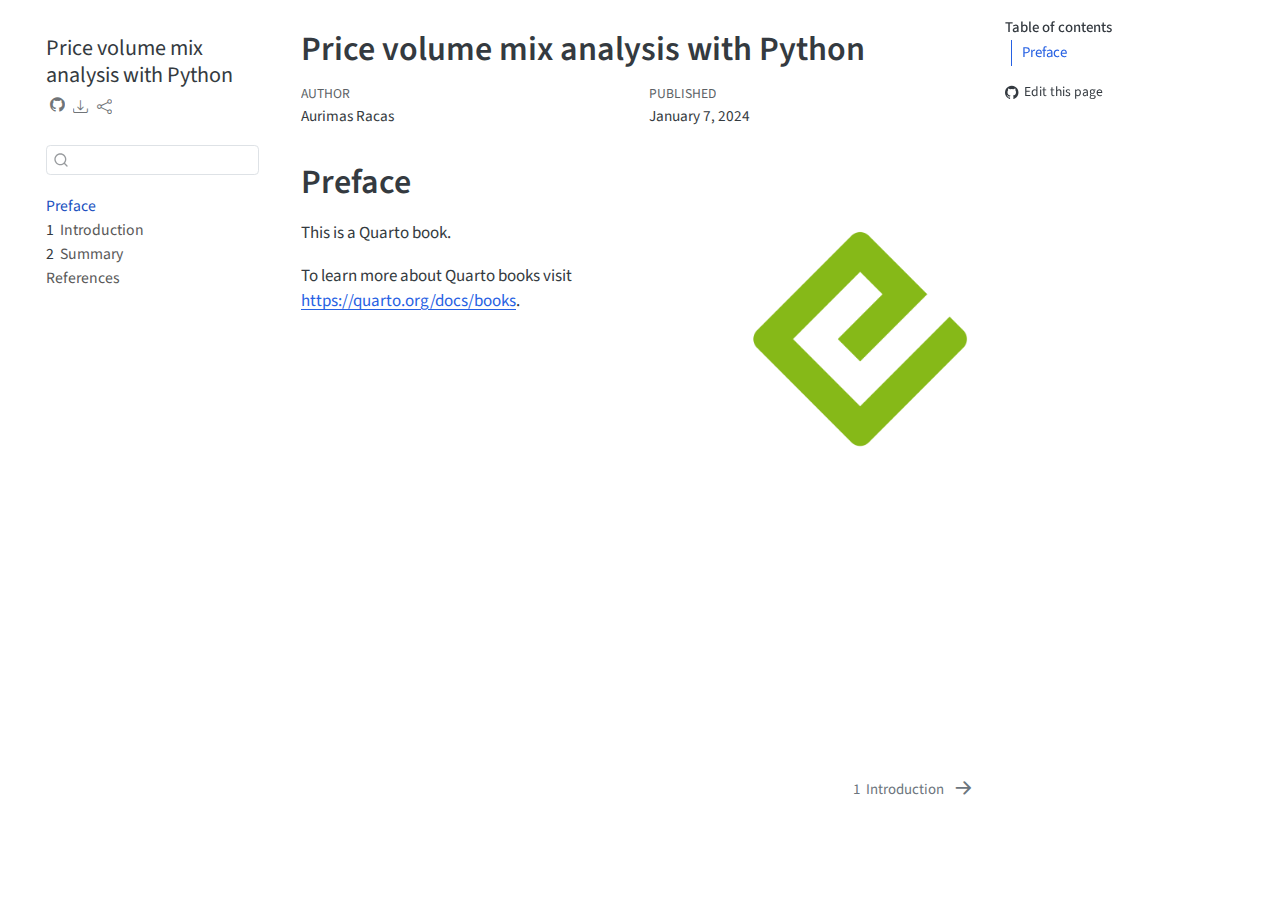
==== book/_book/index.html @ 85838598 "initial book content" ====
<!DOCTYPE html>
<html xmlns="http://www.w3.org/1999/xhtml" lang="en" xml:lang="en"><head>

<meta charset="utf-8">
<meta name="generator" content="quarto-1.4.537">

<meta name="viewport" content="width=device-width, initial-scale=1.0, user-scalable=yes">

<meta name="author" content="Aurimas Racas">
<meta name="dcterms.date" content="2024-01-07">

<title>Price volume mix analysis with Python</title>
<style>
code{white-space: pre-wrap;}
span.smallcaps{font-variant: small-caps;}
div.columns{display: flex; gap: min(4vw, 1.5em);}
div.column{flex: auto; overflow-x: auto;}
div.hanging-indent{margin-left: 1.5em; text-indent: -1.5em;}
ul.task-list{list-style: none;}
ul.task-list li input[type="checkbox"] {
  width: 0.8em;
  margin: 0 0.8em 0.2em -1em; /* quarto-specific, see https://github.com/quarto-dev/quarto-cli/issues/4556 */ 
  vertical-align: middle;
}
</style>


<script src="site_libs/quarto-nav/quarto-nav.js"></script>
<script src="site_libs/quarto-nav/headroom.min.js"></script>
<script src="site_libs/clipboard/clipboard.min.js"></script>
<script src="site_libs/quarto-search/autocomplete.umd.js"></script>
<script src="site_libs/quarto-search/fuse.min.js"></script>
<script src="site_libs/quarto-search/quarto-search.js"></script>
<meta name="quarto:offset" content="./">
<link href="./intro.html" rel="next">
<script src="site_libs/quarto-html/quarto.js"></script>
<script src="site_libs/quarto-html/popper.min.js"></script>
<script src="site_libs/quarto-html/tippy.umd.min.js"></script>
<script src="site_libs/quarto-html/anchor.min.js"></script>
<link href="site_libs/quarto-html/tippy.css" rel="stylesheet">
<link href="site_libs/quarto-html/quarto-syntax-highlighting.css" rel="stylesheet" id="quarto-text-highlighting-styles">
<script src="site_libs/bootstrap/bootstrap.min.js"></script>
<link href="site_libs/bootstrap/bootstrap-icons.css" rel="stylesheet">
<link href="site_libs/bootstrap/bootstrap.min.css" rel="stylesheet" id="quarto-bootstrap" data-mode="light">
<script id="quarto-search-options" type="application/json">{
  "location": "sidebar",
  "copy-button": false,
  "collapse-after": 3,
  "panel-placement": "start",
  "type": "textbox",
  "limit": 50,
  "keyboard-shortcut": [
    "f",
    "/",
    "s"
  ],
  "show-item-context": false,
  "language": {
    "search-no-results-text": "No results",
    "search-matching-documents-text": "matching documents",
    "search-copy-link-title": "Copy link to search",
    "search-hide-matches-text": "Hide additional matches",
    "search-more-match-text": "more match in this document",
    "search-more-matches-text": "more matches in this document",
    "search-clear-button-title": "Clear",
    "search-text-placeholder": "",
    "search-detached-cancel-button-title": "Cancel",
    "search-submit-button-title": "Submit",
    "search-label": "Search"
  }
}</script>


<meta name="twitter:title" content="Price volume mix analysis with Python">
<meta name="twitter:description" content="">
<meta name="twitter:image" content="https://aurimas.eu/cover.png">
<meta name="twitter:image-height" content="1185">
<meta name="twitter:image-width" content="1196">
<meta name="twitter:card" content="summary_large_image">
</head>

<body class="nav-sidebar floating">

<div id="quarto-search-results"></div>
  <header id="quarto-header" class="headroom fixed-top">
  <nav class="quarto-secondary-nav">
    <div class="container-fluid d-flex">
      <button type="button" class="quarto-btn-toggle btn" data-bs-toggle="collapse" data-bs-target=".quarto-sidebar-collapse-item" aria-controls="quarto-sidebar" aria-expanded="false" aria-label="Toggle sidebar navigation" onclick="if (window.quartoToggleHeadroom) { window.quartoToggleHeadroom(); }">
        <i class="bi bi-layout-text-sidebar-reverse"></i>
      </button>
        <nav class="quarto-page-breadcrumbs" aria-label="breadcrumb"><ol class="breadcrumb"><li class="breadcrumb-item"><a href="./index.html">Preface</a></li></ol></nav>
        <a class="flex-grow-1" role="button" data-bs-toggle="collapse" data-bs-target=".quarto-sidebar-collapse-item" aria-controls="quarto-sidebar" aria-expanded="false" aria-label="Toggle sidebar navigation" onclick="if (window.quartoToggleHeadroom) { window.quartoToggleHeadroom(); }">      
        </a>
      <button type="button" class="btn quarto-search-button" aria-label="" onclick="window.quartoOpenSearch();">
        <i class="bi bi-search"></i>
      </button>
    </div>
  </nav>
</header>
<!-- content -->
<div id="quarto-content" class="quarto-container page-columns page-rows-contents page-layout-article">
<!-- sidebar -->
  <nav id="quarto-sidebar" class="sidebar collapse collapse-horizontal quarto-sidebar-collapse-item sidebar-navigation floating overflow-auto">
    <div class="pt-lg-2 mt-2 text-left sidebar-header">
    <div class="sidebar-title mb-0 py-0">
      <a href="./">Price volume mix analysis with Python</a> 
        <div class="sidebar-tools-main tools-wide">
    <a href="https://github.com/jjallaire/hopr/" title="Source Code" class="quarto-navigation-tool px-1" aria-label="Source Code"><i class="bi bi-github"></i></a>
    <div class="dropdown">
      <a href="" title="Download" id="quarto-navigation-tool-dropdown-0" class="quarto-navigation-tool dropdown-toggle px-1" data-bs-toggle="dropdown" aria-expanded="false" aria-label="Download"><i class="bi bi-download"></i></a>
      <ul class="dropdown-menu" aria-labelledby="quarto-navigation-tool-dropdown-0">
          <li>
            <a class="dropdown-item sidebar-tools-main-item" href="./Price-volume-mix-analysis-with-Python.pdf">
              <i class="bi bi-bi-file-pdf pe-1"></i>
            Download PDF
            </a>
          </li>
          <li>
            <a class="dropdown-item sidebar-tools-main-item" href="./Price-volume-mix-analysis-with-Python.epub">
              <i class="bi bi-bi-journal pe-1"></i>
            Download ePub
            </a>
          </li>
      </ul>
    </div>
    <div class="dropdown">
      <a href="" title="Share" id="quarto-navigation-tool-dropdown-1" class="quarto-navigation-tool dropdown-toggle px-1" data-bs-toggle="dropdown" aria-expanded="false" aria-label="Share"><i class="bi bi-share"></i></a>
      <ul class="dropdown-menu" aria-labelledby="quarto-navigation-tool-dropdown-1">
          <li>
            <a class="dropdown-item sidebar-tools-main-item" href="https://twitter.com/intent/tweet?url=|url|">
              <i class="bi bi-bi-twitter pe-1"></i>
            Twitter
            </a>
          </li>
          <li>
            <a class="dropdown-item sidebar-tools-main-item" href="https://www.facebook.com/sharer/sharer.php?u=|url|">
              <i class="bi bi-bi-facebook pe-1"></i>
            Facebook
            </a>
          </li>
      </ul>
    </div>
</div>
    </div>
      </div>
        <div class="mt-2 flex-shrink-0 align-items-center">
        <div class="sidebar-search">
        <div id="quarto-search" class="" title="Search"></div>
        </div>
        </div>
    <div class="sidebar-menu-container"> 
    <ul class="list-unstyled mt-1">
        <li class="sidebar-item">
  <div class="sidebar-item-container"> 
  <a href="./index.html" class="sidebar-item-text sidebar-link active">
 <span class="menu-text">Preface</span></a>
  </div>
</li>
        <li class="sidebar-item">
  <div class="sidebar-item-container"> 
  <a href="./intro.html" class="sidebar-item-text sidebar-link">
 <span class="menu-text"><span class="chapter-number">1</span>&nbsp; <span class="chapter-title">Introduction</span></span></a>
  </div>
</li>
        <li class="sidebar-item">
  <div class="sidebar-item-container"> 
  <a href="./summary.html" class="sidebar-item-text sidebar-link">
 <span class="menu-text"><span class="chapter-number">2</span>&nbsp; <span class="chapter-title">Summary</span></span></a>
  </div>
</li>
        <li class="sidebar-item">
  <div class="sidebar-item-container"> 
  <a href="./references.html" class="sidebar-item-text sidebar-link">
 <span class="menu-text">References</span></a>
  </div>
</li>
    </ul>
    </div>
</nav>
<div id="quarto-sidebar-glass" class="quarto-sidebar-collapse-item" data-bs-toggle="collapse" data-bs-target=".quarto-sidebar-collapse-item"></div>
<!-- margin-sidebar -->
    <div id="quarto-margin-sidebar" class="sidebar margin-sidebar">
        <nav id="TOC" role="doc-toc" class="toc-active">
    <h2 id="toc-title">Table of contents</h2>
   
  <ul>
  <li><a href="#preface" id="toc-preface" class="nav-link active" data-scroll-target="#preface">Preface</a></li>
  </ul>
<div class="toc-actions"><ul><li><a href="https://github.com/jjallaire/hopr/edit/main/index.qmd" class="toc-action"><i class="bi bi-github"></i>Edit this page</a></li></ul></div></nav>
    </div>
<!-- main -->
<main class="content" id="quarto-document-content">

<header id="title-block-header" class="quarto-title-block default">
<div class="quarto-title">
<h1 class="title">Price volume mix analysis with Python</h1>
</div>



<div class="quarto-title-meta">

    <div>
    <div class="quarto-title-meta-heading">Author</div>
    <div class="quarto-title-meta-contents">
             <p>Aurimas Racas </p>
          </div>
  </div>
    
    <div>
    <div class="quarto-title-meta-heading">Published</div>
    <div class="quarto-title-meta-contents">
      <p class="date">January 7, 2024</p>
    </div>
  </div>
  
    
  </div>
  


</header>



<section id="preface" class="level1 unnumbered">
<h1 class="unnumbered">Preface</h1><p><img src="cover.png" title="Price volume mix analysis with Python" class="quarto-cover-image img-fluid"></p>
<p>This is a Quarto book.</p>
<p>To learn more about Quarto books visit <a href="https://quarto.org/docs/books" class="uri">https://quarto.org/docs/books</a>.</p>


</section>

</main> <!-- /main -->
<script id="quarto-html-after-body" type="application/javascript">
window.document.addEventListener("DOMContentLoaded", function (event) {
  const toggleBodyColorMode = (bsSheetEl) => {
    const mode = bsSheetEl.getAttribute("data-mode");
    const bodyEl = window.document.querySelector("body");
    if (mode === "dark") {
      bodyEl.classList.add("quarto-dark");
      bodyEl.classList.remove("quarto-light");
    } else {
      bodyEl.classList.add("quarto-light");
      bodyEl.classList.remove("quarto-dark");
    }
  }
  const toggleBodyColorPrimary = () => {
    const bsSheetEl = window.document.querySelector("link#quarto-bootstrap");
    if (bsSheetEl) {
      toggleBodyColorMode(bsSheetEl);
    }
  }
  toggleBodyColorPrimary();  
  const icon = "";
  const anchorJS = new window.AnchorJS();
  anchorJS.options = {
    placement: 'right',
    icon: icon
  };
  anchorJS.add('.anchored');
  const isCodeAnnotation = (el) => {
    for (const clz of el.classList) {
      if (clz.startsWith('code-annotation-')) {                     
        return true;
      }
    }
    return false;
  }
  const clipboard = new window.ClipboardJS('.code-copy-button', {
    text: function(trigger) {
      const codeEl = trigger.previousElementSibling.cloneNode(true);
      for (const childEl of codeEl.children) {
        if (isCodeAnnotation(childEl)) {
          childEl.remove();
        }
      }
      return codeEl.innerText;
    }
  });
  clipboard.on('success', function(e) {
    // button target
    const button = e.trigger;
    // don't keep focus
    button.blur();
    // flash "checked"
    button.classList.add('code-copy-button-checked');
    var currentTitle = button.getAttribute("title");
    button.setAttribute("title", "Copied!");
    let tooltip;
    if (window.bootstrap) {
      button.setAttribute("data-bs-toggle", "tooltip");
      button.setAttribute("data-bs-placement", "left");
      button.setAttribute("data-bs-title", "Copied!");
      tooltip = new bootstrap.Tooltip(button, 
        { trigger: "manual", 
          customClass: "code-copy-button-tooltip",
          offset: [0, -8]});
      tooltip.show();    
    }
    setTimeout(function() {
      if (tooltip) {
        tooltip.hide();
        button.removeAttribute("data-bs-title");
        button.removeAttribute("data-bs-toggle");
        button.removeAttribute("data-bs-placement");
      }
      button.setAttribute("title", currentTitle);
      button.classList.remove('code-copy-button-checked');
    }, 1000);
    // clear code selection
    e.clearSelection();
  });
  function tippyHover(el, contentFn, onTriggerFn, onUntriggerFn) {
    const config = {
      allowHTML: true,
      maxWidth: 500,
      delay: 100,
      arrow: false,
      appendTo: function(el) {
          return el.parentElement;
      },
      interactive: true,
      interactiveBorder: 10,
      theme: 'quarto',
      placement: 'bottom-start',
    };
    if (contentFn) {
      config.content = contentFn;
    }
    if (onTriggerFn) {
      config.onTrigger = onTriggerFn;
    }
    if (onUntriggerFn) {
      config.onUntrigger = onUntriggerFn;
    }
    window.tippy(el, config); 
  }
  const noterefs = window.document.querySelectorAll('a[role="doc-noteref"]');
  for (var i=0; i<noterefs.length; i++) {
    const ref = noterefs[i];
    tippyHover(ref, function() {
      // use id or data attribute instead here
      let href = ref.getAttribute('data-footnote-href') || ref.getAttribute('href');
      try { href = new URL(href).hash; } catch {}
      const id = href.replace(/^#\/?/, "");
      const note = window.document.getElementById(id);
      return note.innerHTML;
    });
  }
  const xrefs = window.document.querySelectorAll('a.quarto-xref');
  const processXRef = (id, note) => {
    // Strip column container classes
    const stripColumnClz = (el) => {
      el.classList.remove("page-full", "page-columns");
      if (el.children) {
        for (const child of el.children) {
          stripColumnClz(child);
        }
      }
    }
    stripColumnClz(note)
    if (id === null || id.startsWith('sec-')) {
      // Special case sections, only their first couple elements
      const container = document.createElement("div");
      if (note.children && note.children.length > 2) {
        container.appendChild(note.children[0].cloneNode(true));
        for (let i = 1; i < note.children.length; i++) {
          const child = note.children[i];
          if (child.tagName === "P" && child.innerText === "") {
            continue;
          } else {
            container.appendChild(child.cloneNode(true));
            break;
          }
        }
        if (window.Quarto?.typesetMath) {
          window.Quarto.typesetMath(container);
        }
        return container.innerHTML
      } else {
        if (window.Quarto?.typesetMath) {
          window.Quarto.typesetMath(note);
        }
        return note.innerHTML;
      }
    } else {
      // Remove any anchor links if they are present
      const anchorLink = note.querySelector('a.anchorjs-link');
      if (anchorLink) {
        anchorLink.remove();
      }
      if (window.Quarto?.typesetMath) {
        window.Quarto.typesetMath(note);
      }
      return note.innerHTML;
    }
  }
  for (var i=0; i<xrefs.length; i++) {
    const xref = xrefs[i];
    tippyHover(xref, undefined, function(instance) {
      instance.disable();
      let url = xref.getAttribute('href');
      let hash = undefined; 
      if (url.startsWith('#')) {
        hash = url;
      } else {
        try { hash = new URL(url).hash; } catch {}
      }
      if (hash) {
        const id = hash.replace(/^#\/?/, "");
        const note = window.document.getElementById(id);
        if (note !== null) {
          try {
            const html = processXRef(id, note.cloneNode(true));
            instance.setContent(html);
          } finally {
            instance.enable();
            instance.show();
          }
        } else {
          // See if we can fetch this
          fetch(url.split('#')[0])
          .then(res => res.text())
          .then(html => {
            const parser = new DOMParser();
            const htmlDoc = parser.parseFromString(html, "text/html");
            const note = htmlDoc.getElementById(id);
            if (note !== null) {
              const html = processXRef(id, note);
              instance.setContent(html);
            } 
          }).finally(() => {
            instance.enable();
            instance.show();
          });
        }
      } else {
        // See if we can fetch a full url (with no hash to target)
        // This is a special case and we should probably do some content thinning / targeting
        fetch(url)
        .then(res => res.text())
        .then(html => {
          const parser = new DOMParser();
          const htmlDoc = parser.parseFromString(html, "text/html");
          const note = htmlDoc.querySelector('main.content');
          if (note !== null) {
            // This should only happen for chapter cross references
            // (since there is no id in the URL)
            // remove the first header
            if (note.children.length > 0 && note.children[0].tagName === "HEADER") {
              note.children[0].remove();
            }
            const html = processXRef(null, note);
            instance.setContent(html);
          } 
        }).finally(() => {
          instance.enable();
          instance.show();
        });
      }
    }, function(instance) {
    });
  }
      let selectedAnnoteEl;
      const selectorForAnnotation = ( cell, annotation) => {
        let cellAttr = 'data-code-cell="' + cell + '"';
        let lineAttr = 'data-code-annotation="' +  annotation + '"';
        const selector = 'span[' + cellAttr + '][' + lineAttr + ']';
        return selector;
      }
      const selectCodeLines = (annoteEl) => {
        const doc = window.document;
        const targetCell = annoteEl.getAttribute("data-target-cell");
        const targetAnnotation = annoteEl.getAttribute("data-target-annotation");
        const annoteSpan = window.document.querySelector(selectorForAnnotation(targetCell, targetAnnotation));
        const lines = annoteSpan.getAttribute("data-code-lines").split(",");
        const lineIds = lines.map((line) => {
          return targetCell + "-" + line;
        })
        let top = null;
        let height = null;
        let parent = null;
        if (lineIds.length > 0) {
            //compute the position of the single el (top and bottom and make a div)
            const el = window.document.getElementById(lineIds[0]);
            top = el.offsetTop;
            height = el.offsetHeight;
            parent = el.parentElement.parentElement;
          if (lineIds.length > 1) {
            const lastEl = window.document.getElementById(lineIds[lineIds.length - 1]);
            const bottom = lastEl.offsetTop + lastEl.offsetHeight;
            height = bottom - top;
          }
          if (top !== null && height !== null && parent !== null) {
            // cook up a div (if necessary) and position it 
            let div = window.document.getElementById("code-annotation-line-highlight");
            if (div === null) {
              div = window.document.createElement("div");
              div.setAttribute("id", "code-annotation-line-highlight");
              div.style.position = 'absolute';
              parent.appendChild(div);
            }
            div.style.top = top - 2 + "px";
            div.style.height = height + 4 + "px";
            div.style.left = 0;
            let gutterDiv = window.document.getElementById("code-annotation-line-highlight-gutter");
            if (gutterDiv === null) {
              gutterDiv = window.document.createElement("div");
              gutterDiv.setAttribute("id", "code-annotation-line-highlight-gutter");
              gutterDiv.style.position = 'absolute';
              const codeCell = window.document.getElementById(targetCell);
              const gutter = codeCell.querySelector('.code-annotation-gutter');
              gutter.appendChild(gutterDiv);
            }
            gutterDiv.style.top = top - 2 + "px";
            gutterDiv.style.height = height + 4 + "px";
          }
          selectedAnnoteEl = annoteEl;
        }
      };
      const unselectCodeLines = () => {
        const elementsIds = ["code-annotation-line-highlight", "code-annotation-line-highlight-gutter"];
        elementsIds.forEach((elId) => {
          const div = window.document.getElementById(elId);
          if (div) {
            div.remove();
          }
        });
        selectedAnnoteEl = undefined;
      };
        // Handle positioning of the toggle
    window.addEventListener(
      "resize",
      throttle(() => {
        elRect = undefined;
        if (selectedAnnoteEl) {
          selectCodeLines(selectedAnnoteEl);
        }
      }, 10)
    );
    function throttle(fn, ms) {
    let throttle = false;
    let timer;
      return (...args) => {
        if(!throttle) { // first call gets through
            fn.apply(this, args);
            throttle = true;
        } else { // all the others get throttled
            if(timer) clearTimeout(timer); // cancel #2
            timer = setTimeout(() => {
              fn.apply(this, args);
              timer = throttle = false;
            }, ms);
        }
      };
    }
      // Attach click handler to the DT
      const annoteDls = window.document.querySelectorAll('dt[data-target-cell]');
      for (const annoteDlNode of annoteDls) {
        annoteDlNode.addEventListener('click', (event) => {
          const clickedEl = event.target;
          if (clickedEl !== selectedAnnoteEl) {
            unselectCodeLines();
            const activeEl = window.document.querySelector('dt[data-target-cell].code-annotation-active');
            if (activeEl) {
              activeEl.classList.remove('code-annotation-active');
            }
            selectCodeLines(clickedEl);
            clickedEl.classList.add('code-annotation-active');
          } else {
            // Unselect the line
            unselectCodeLines();
            clickedEl.classList.remove('code-annotation-active');
          }
        });
      }
  const findCites = (el) => {
    const parentEl = el.parentElement;
    if (parentEl) {
      const cites = parentEl.dataset.cites;
      if (cites) {
        return {
          el,
          cites: cites.split(' ')
        };
      } else {
        return findCites(el.parentElement)
      }
    } else {
      return undefined;
    }
  };
  var bibliorefs = window.document.querySelectorAll('a[role="doc-biblioref"]');
  for (var i=0; i<bibliorefs.length; i++) {
    const ref = bibliorefs[i];
    const citeInfo = findCites(ref);
    if (citeInfo) {
      tippyHover(citeInfo.el, function() {
        var popup = window.document.createElement('div');
        citeInfo.cites.forEach(function(cite) {
          var citeDiv = window.document.createElement('div');
          citeDiv.classList.add('hanging-indent');
          citeDiv.classList.add('csl-entry');
          var biblioDiv = window.document.getElementById('ref-' + cite);
          if (biblioDiv) {
            citeDiv.innerHTML = biblioDiv.innerHTML;
          }
          popup.appendChild(citeDiv);
        });
        return popup.innerHTML;
      });
    }
  }
});
</script>
<nav class="page-navigation">
  <div class="nav-page nav-page-previous">
  </div>
  <div class="nav-page nav-page-next">
      <a href="./intro.html" class="pagination-link" aria-label="<span class='chapter-number'>1</span>&nbsp; <span class='chapter-title'>Introduction</span>">
        <span class="nav-page-text"><span class="chapter-number">1</span>&nbsp; <span class="chapter-title">Introduction</span></span> <i class="bi bi-arrow-right-short"></i>
      </a>
  </div>
</nav>
</div> <!-- /content -->




<footer class="footer"><div class="nav-footer"><div class="nav-footer-center"><div class="toc-actions d-sm-block d-md-none"><ul><li><a href="https://github.com/jjallaire/hopr/edit/main/index.qmd" class="toc-action"><i class="bi bi-github"></i>Edit this page</a></li></ul></div></div></div></footer></body></html>
---- book/_book/site_libs/quarto-html/tippy.css ----
.tippy-box[data-animation=fade][data-state=hidden]{opacity:0}[data-tippy-root]{max-width:calc(100vw - 10px)}.tippy-box{position:relative;background-color:#333;color:#fff;border-radius:4px;font-size:14px;line-height:1.4;white-space:normal;outline:0;transition-property:transform,visibility,opacity}.tippy-box[data-placement^=top]>.tippy-arrow{bottom:0}.tippy-box[data-placement^=top]>.tippy-arrow:before{bottom:-7px;left:0;border-width:8px 8px 0;border-top-color:initial;transform-origin:center top}.tippy-box[data-placement^=bottom]>.tippy-arrow{top:0}.tippy-box[data-placement^=bottom]>.tippy-arrow:before{top:-7px;left:0;border-width:0 8px 8px;border-bottom-color:initial;transform-origin:center bottom}.tippy-box[data-placement^=left]>.tippy-arrow{right:0}.tippy-box[data-placement^=left]>.tippy-arrow:before{border-width:8px 0 8px 8px;border-left-color:initial;right:-7px;transform-origin:center left}.tippy-box[data-placement^=right]>.tippy-arrow{left:0}.tippy-box[data-placement^=right]>.tippy-arrow:before{left:-7px;border-width:8px 8px 8px 0;border-right-color:initial;transform-origin:center right}.tippy-box[data-inertia][data-state=visible]{transition-timing-function:cubic-bezier(.54,1.5,.38,1.11)}.tippy-arrow{width:16px;height:16px;color:#333}.tippy-arrow:before{content:"";position:absolute;border-color:transparent;border-style:solid}.tippy-content{position:relative;padding:5px 9px;z-index:1}
---- book/_book/site_libs/quarto-html/quarto-syntax-highlighting.css ----
/* quarto syntax highlight colors */
:root {
  --quarto-hl-ot-color: #003B4F;
  --quarto-hl-at-color: #657422;
  --quarto-hl-ss-color: #20794D;
  --quarto-hl-an-color: #5E5E5E;
  --quarto-hl-fu-color: #4758AB;
  --quarto-hl-st-color: #20794D;
  --quarto-hl-cf-color: #003B4F;
  --quarto-hl-op-color: #5E5E5E;
  --quarto-hl-er-color: #AD0000;
  --quarto-hl-bn-color: #AD0000;
  --quarto-hl-al-color: #AD0000;
  --quarto-hl-va-color: #111111;
  --quarto-hl-bu-color: inherit;
  --quarto-hl-ex-color: inherit;
  --quarto-hl-pp-color: #AD0000;
  --quarto-hl-in-color: #5E5E5E;
  --quarto-hl-vs-color: #20794D;
  --quarto-hl-wa-color: #5E5E5E;
  --quarto-hl-do-color: #5E5E5E;
  --quarto-hl-im-color: #00769E;
  --quarto-hl-ch-color: #20794D;
  --quarto-hl-dt-color: #AD0000;
  --quarto-hl-fl-color: #AD0000;
  --quarto-hl-co-color: #5E5E5E;
  --quarto-hl-cv-color: #5E5E5E;
  --quarto-hl-cn-color: #8f5902;
  --quarto-hl-sc-color: #5E5E5E;
  --quarto-hl-dv-color: #AD0000;
  --quarto-hl-kw-color: #003B4F;
}

/* other quarto variables */
:root {
  --quarto-font-monospace: SFMono-Regular, Menlo, Monaco, Consolas, "Liberation Mono", "Courier New", monospace;
}

pre > code.sourceCode > span {
  color: #003B4F;
}

code span {
  color: #003B4F;
}

code.sourceCode > span {
  color: #003B4F;
}

div.sourceCode,
div.sourceCode pre.sourceCode {
  color: #003B4F;
}

code span.ot {
  color: #003B4F;
  font-style: inherit;
}

code span.at {
  color: #657422;
  font-style: inherit;
}

code span.ss {
  color: #20794D;
  font-style: inherit;
}

code span.an {
  color: #5E5E5E;
  font-style: inherit;
}

code span.fu {
  color: #4758AB;
  font-style: inherit;
}

code span.st {
  color: #20794D;
  font-style: inherit;
}

code span.cf {
  color: #003B4F;
  font-style: inherit;
}

code span.op {
  color: #5E5E5E;
  font-style: inherit;
}

code span.er {
  color: #AD0000;
  font-style: inherit;
}

code span.bn {
  color: #AD0000;
  font-style: inherit;
}

code span.al {
  color: #AD0000;
  font-style: inherit;
}

code span.va {
  color: #111111;
  font-style: inherit;
}

code span.bu {
  font-style: inherit;
}

code span.ex {
  font-style: inherit;
}

code span.pp {
  color: #AD0000;
  font-style: inherit;
}

code span.in {
  color: #5E5E5E;
  font-style: inherit;
}

code span.vs {
  color: #20794D;
  font-style: inherit;
}

code span.wa {
  color: #5E5E5E;
  font-style: italic;
}

code span.do {
  color: #5E5E5E;
  font-style: italic;
}

code span.im {
  color: #00769E;
  font-style: inherit;
}

code span.ch {
  color: #20794D;
  font-style: inherit;
}

code span.dt {
  color: #AD0000;
  font-style: inherit;
}

code span.fl {
  color: #AD0000;
  font-style: inherit;
}

code span.co {
  color: #5E5E5E;
  font-style: inherit;
}

code span.cv {
  color: #5E5E5E;
  font-style: italic;
}

code span.cn {
  color: #8f5902;
  font-style: inherit;
}

code span.sc {
  color: #5E5E5E;
  font-style: inherit;
}

code span.dv {
  color: #AD0000;
  font-style: inherit;
}

code span.kw {
  color: #003B4F;
  font-style: inherit;
}

.prevent-inlining {
  content: "</";
}

/*# sourceMappingURL=debc5d5d77c3f9108843748ff7464032.css.map */
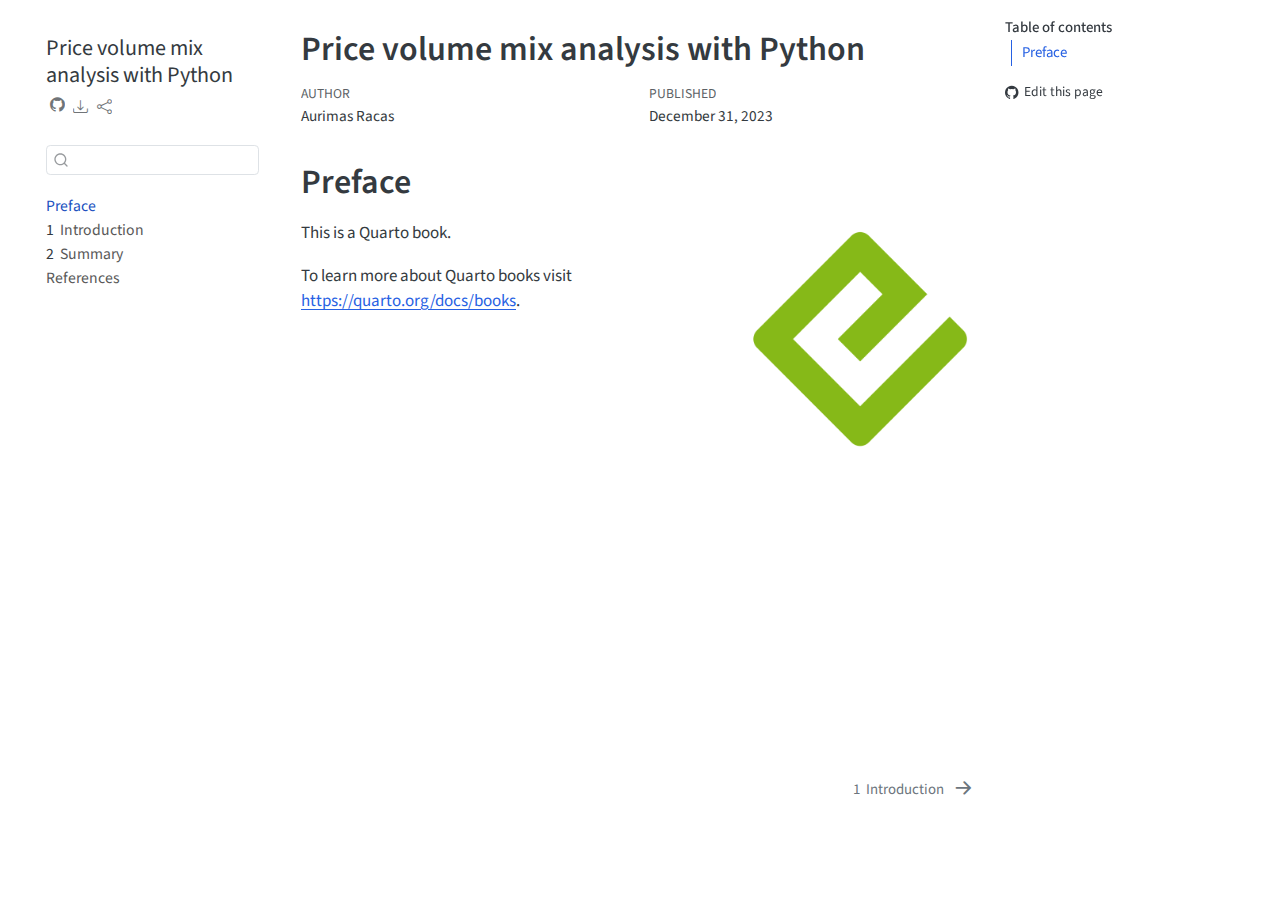
==== commit 37eff71f: "various" ====
--- a/book/_book/index.html
+++ b/book/_book/index.html
@@ -7,7 +7,7 @@
 <meta name="viewport" content="width=device-width, initial-scale=1.0, user-scalable=yes">
 
 <meta name="author" content="Aurimas Racas">
-<meta name="dcterms.date" content="2024-01-07">
+<meta name="dcterms.date" content="2023-12-31">
 
 <title>Price volume mix analysis with Python</title>
 <style>
@@ -105,7 +105,7 @@
     <div class="sidebar-title mb-0 py-0">
       <a href="./">Price volume mix analysis with Python</a> 
         <div class="sidebar-tools-main tools-wide">
-    <a href="https://github.com/jjallaire/hopr/" title="Source Code" class="quarto-navigation-tool px-1" aria-label="Source Code"><i class="bi bi-github"></i></a>
+    <a href="https://github.com/kamicollo/price-volume-mix" title="Source Code" class="quarto-navigation-tool px-1" aria-label="Source Code"><i class="bi bi-github"></i></a>
     <div class="dropdown">
       <a href="" title="Download" id="quarto-navigation-tool-dropdown-0" class="quarto-navigation-tool dropdown-toggle px-1" data-bs-toggle="dropdown" aria-expanded="false" aria-label="Download"><i class="bi bi-download"></i></a>
       <ul class="dropdown-menu" aria-labelledby="quarto-navigation-tool-dropdown-0">
@@ -186,7 +186,7 @@
   <ul>
   <li><a href="#preface" id="toc-preface" class="nav-link active" data-scroll-target="#preface">Preface</a></li>
   </ul>
-<div class="toc-actions"><ul><li><a href="https://github.com/jjallaire/hopr/edit/main/index.qmd" class="toc-action"><i class="bi bi-github"></i>Edit this page</a></li></ul></div></nav>
+<div class="toc-actions"><ul><li><a href="https://github.com/kamicollo/price-volume-mix/edit/main/index.qmd" class="toc-action"><i class="bi bi-github"></i>Edit this page</a></li></ul></div></nav>
     </div>
 <!-- main -->
 <main class="content" id="quarto-document-content">
@@ -210,7 +210,7 @@
     <div>
     <div class="quarto-title-meta-heading">Published</div>
     <div class="quarto-title-meta-contents">
-      <p class="date">January 7, 2024</p>
+      <p class="date">December 31, 2023</p>
     </div>
   </div>
   
@@ -628,4 +628,4 @@
 
 
 
-<footer class="footer"><div class="nav-footer"><div class="nav-footer-center"><div class="toc-actions d-sm-block d-md-none"><ul><li><a href="https://github.com/jjallaire/hopr/edit/main/index.qmd" class="toc-action"><i class="bi bi-github"></i>Edit this page</a></li></ul></div></div></div></footer></body></html>+<footer class="footer"><div class="nav-footer"><div class="nav-footer-center"><div class="toc-actions d-sm-block d-md-none"><ul><li><a href="https://github.com/kamicollo/price-volume-mix/edit/main/index.qmd" class="toc-action"><i class="bi bi-github"></i>Edit this page</a></li></ul></div></div></div></footer></body></html>